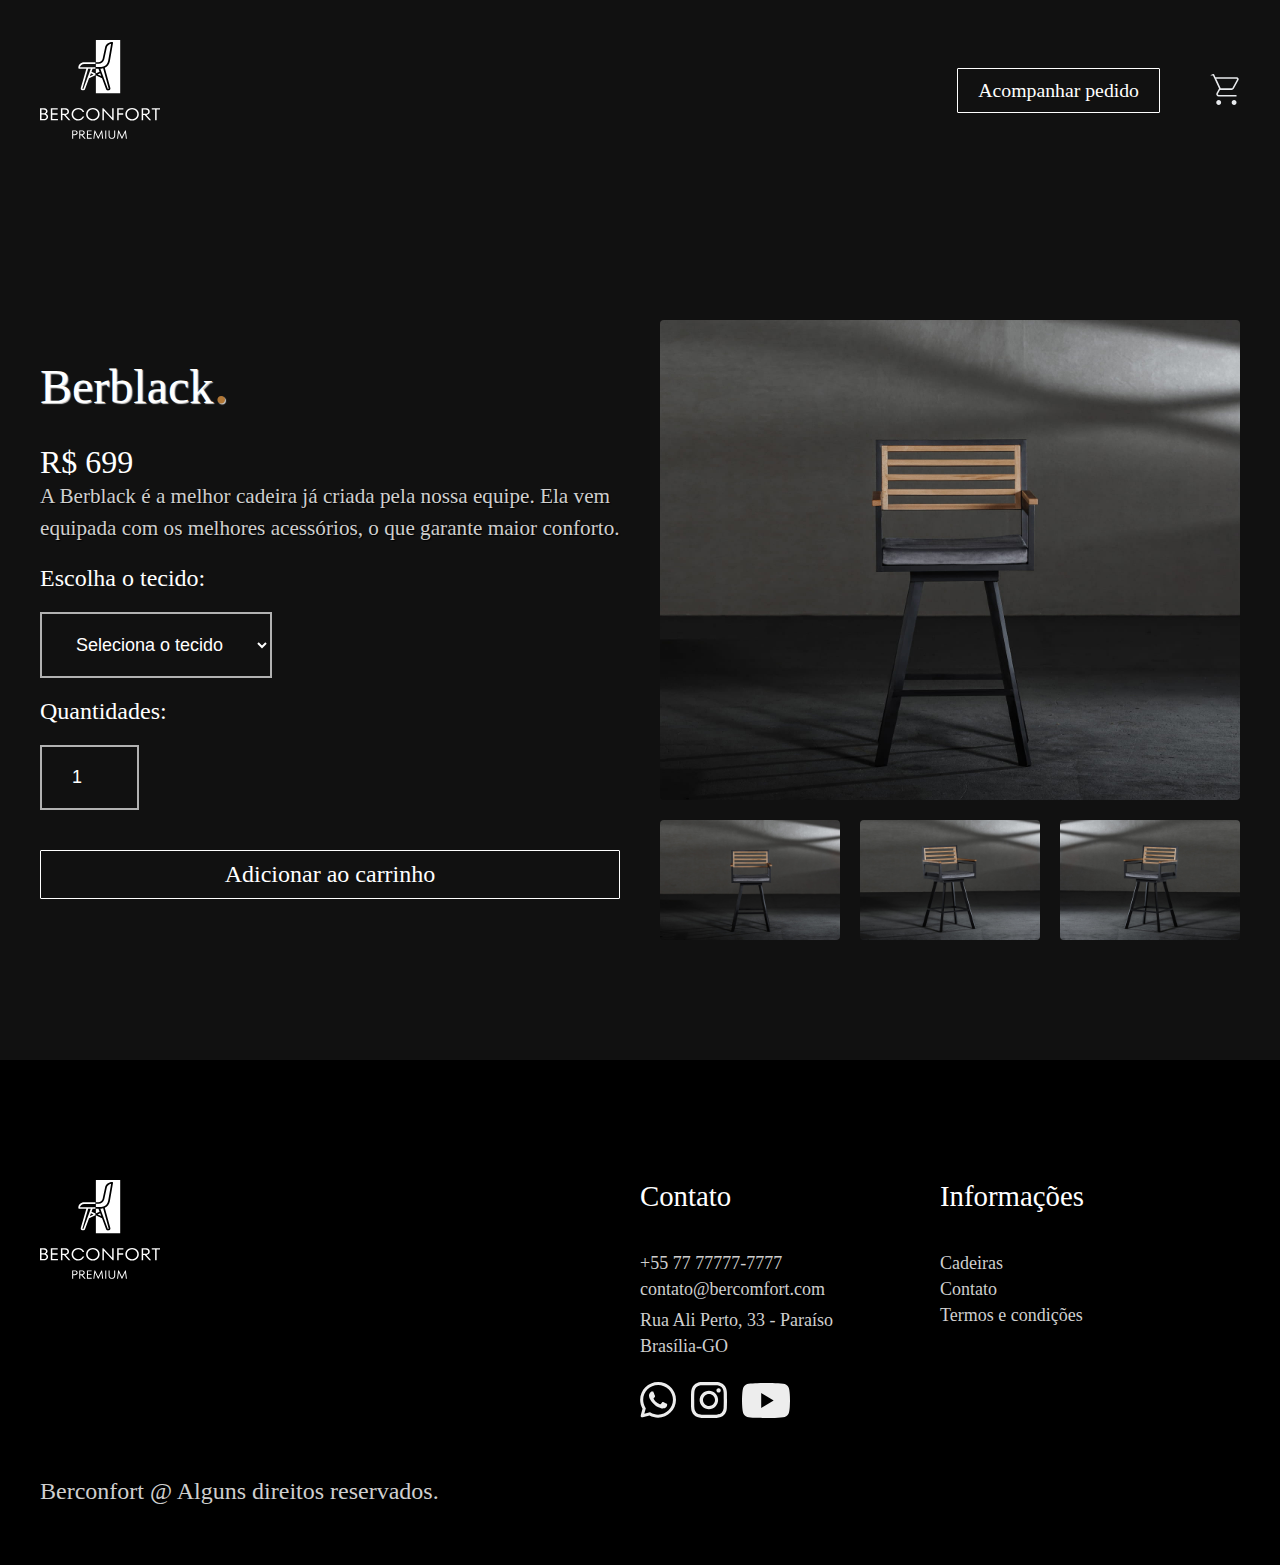
==== html/berblack.html @ 50a9f253 "berconfort website" ====
<!DOCTYPE html>
<html lang="pt-br">

<head>
  <meta charset="UTF-8">
  <meta name="viewport" content="width=device-width, initial-scale=1.0">
  <link rel="shortcut icon" href="../img/favicon-icon.png" type="image/x-icon">
  <link rel="stylesheet" href="../css/imports.min.css">
  <title>Berconfort</title>
</head>

<body class="bg-black-111">

  <main class="compra-item-bg">
    <header class="header-bg">
      <div class="header">
        <div>
          <a href="../index.html">
            <img src="../img/Logo.svg" alt="" width="120px" height="100px">
          </a>
        </div>
        <div class="acompanhar-pedido-btn header-item-main">
          <div>
            <a class="btn-main fff" href="">Acompanhar pedido</a>
          </div>
          <div>
            <img src="../img/cart.svg" alt="" width="30px">
          </div>
        </div>
    </header>
    <div class="compra-item-container">
      <div class="compra-item-texto">
        <h1 class="fff font-title mg-bot30">Berblack<span>.</span></h1>
        <p class="fff valor-texto mg-b5">R$ 699</p>
        <p class="font-p b2b2 mg-bot20">A Berblack é a melhor cadeira já criada pela nossa equipe. Ela vem equipada com os melhores acessórios, o que garante maior conforto.</p>
        <form class="compra-form">
          <label for="tecidos">Escolha o tecido:</label>
          <select name="tecidos" id="tecidos">
            <option value="selecionar">Seleciona o tecido</option>
            <option value="zibeline">Zibeline</option>
            <option value="decoupe">Decoupe</option>
            <option value="magnolia">Magnolina</option>
          </select>
          <label for="quantidades">Quantidades:</label>
          <input size="4" max="10" min="1" value="1" type="number" step="1">
        </form>
        <a class="btn3 color-b1" href="">Adicionar ao carrinho</a>
      </div>
      <div class="compra-item-img">
        <img id="img-principal" src="../img/berblack.jpg" alt="" width="600" height="480">
        <ul id="galeria">
          <li><img src="../img/berblack.jpg" alt=""></li>
          <li><img src="../img/berblack-lateral1.jpg" alt=""></li>
          <li><img src="../img/berblack-lateral2.png" alt=""></li>
        </ul>
      </div>
    </div>
  </main>


  <footer class="footer-bg bg-black">
    <div class="footer-contaier">
      <div class="footer-img">
        <img src="../img/Logo.svg" alt="" width="120px" height="100px">
      </div>
      <div class="footer-contato b2b2">
        <h2 class="fff">Contato</h2>
        <div class="mg-b2">
          <a class="mg-b" href="tel:+5577777777777">+55 77 77777-7777</a>
          <a href="mailto:contato@bercomfort.com">contato@bercomfort.com</a>
        </div>
        <div class="mg-b footer-p">
          <p class="mg-b">Rua Ali Perto, 33 - Paraíso</p>
          <p>Brasília-GO</p>
        </div>
        <div class="footer-detalhe-img">
          <div>
            <img src="../img/whatsapp.svg" alt="">
          </div>
          <div>
            <img src="../img/instagram.svg" alt="">
          </div>
          <div>
            <img src="../img/youtube.svg" alt="">
          </div>
        </div>
      </div>
      <div class="footer-info b2b2">
        <h2 class="fff">Informações</h2>
        <div class="mg-b">
          <a href="./compra.html">Cadeiras</a>
        </div>
        <div class="mg-b">
          <a href="./contato.html">Contato</a>
        </div>
        <div>
          <a href="./termos.html">Termos e condições</a>
        </div>
      </div>
      <p class="rodape b2b2">Berconfort @ Alguns direitos reservados.</p>
    </div>
  </footer>
  <script src="../js/script.js"></script>
</body>

</html>
---- css/imports.min.css ----
body{font-family:Poppins;margin:0;padding:0}a{text-decoration:none;color:inherit;display:block}img{max-width:100%;display:block;object-fit:cover;border-radius:4px}h1,h2,h3,p{padding:0;margin:0}span{color:#b17736;font-size:4rem;line-height:.1}.font-btn1{font-size:1.125rem}.font-title{font-size:3rem;font-weight:400;line-height:1.1;text-shadow:1px 1px 1px #d2d2d2}.font-h1{font-size:4rem;font-weight:400;line-height:1.1;text-shadow:1px 1px 1px #6f6f6f}.font-p{font-size:1.325rem;line-height:1.5;font-weight:300;text-shadow:1px 1px 1px #000}.valor-texto{font-size:2rem}.font-italic{font-style:italic}.bold{font-weight:700}@media (max-width:1000px){.font-title{font-size:2.7rem}.font-h1{font-size:3.7rem}.font-p{font-size:1.175rem}}@media (max-width:900px){.font-title{font-size:2.5rem}.font-h1{font-size:3.5rem}.font-p{font-size:1.225rem}}@media (max-width:800px){.font-title{font-size:2rem}.font-h1{font-size:3rem}.font-p{font-size:1.125rem;line-height:1.2;font-weight:300}}@media (max-width:600px){.font-h1{font-size:2.5rem}}@media (max-width:500px){.font-h1{font-size:2rem}}.fff{color:#fff}.black{color:#000}.black-111{color:#111}.b2b2{color:#cfcfcf}.color-b1{color:#b17736}.bg-fff{background-color:#fff}.bg-black{background-color:#000}.bg-black-111{background-color:#111}.mg-b{margin-bottom:5px}.mg-b2{margin-bottom:10px}.mg-b3{margin-bottom:15px}.mg-b4{margin-bottom:20px}.btn{display:inline-block;position:relative;width:max-content}.btn::after{content:"";display:block;height:2px;width:0;background:#b17736;margin-top:4px;transition:.3s;position:absolute}.btn:hover::after{width:100%}.btn-main{display:inline-block;font-size:1.235rem;border:1px solid #fff;padding:10px 20px;border-radius:1px;transition:1s}.btn-main:hover{border-radius:35px;transition:.5s;color:#b17736;border-color:#b17736}.btn2{display:inline-block;margin-top:10px;font-size:1.235rem;border:1px solid #fff;padding:10px 20px;border-radius:1px;transition:1s}.btn2:hover{border-radius:35px;transition:.5s;color:#b17736;border-color:#b17736}@media (max-width:1000px){.btn2{font-size:1.135rem;padding:10px 17px}}@media (max-width:900px){.btn2{font-size:1.125rem;padding:10px 17px}}@media (max-width:800px){.btn2{font-size:1.115rem;padding:10px 17px}}.btn3{text-align:center;display:block;margin-top:10px;font-size:1.235rem;border:1px solid #fff;padding:10px 20px;border-radius:1px;transition:1s;color:#fff}.btn3:hover{border-radius:35px;transition:.5s;color:#b17736;border-color:#b17736}.header-bg{max-width:1200px;margin:0 auto;padding:40px 20px}.header{display:flex;align-items:center;justify-content:space-between}#header{display:flex;justify-content:center}.header-item-main{display:flex;align-items:center;gap:50px}@media (max-width:800px){.header{justify-content:center}.acompanhar-pedido-btn{display:none}}.principal-main-bg{background-image:url("../img/background-img.jpg");background-repeat:no-repeat;background-position:60% 10%;background-size:cover}.principal-main-container{height:600px}.texto-main{max-width:1200px;margin:0 auto;padding:10px 20px}.texto-main h1{max-width:23ch;padding-top:190px}.texto-main p{max-width:40ch}@media (max-width:820px){.texto-main a{font-size:1.125rem}.principal-main-container{height:550px}.texto-main h1{max-width:23ch;padding-top:100px}}@media (max-width:500px){.principal-main-bg{height:500px}.texto-main h1{max-width:23ch;padding-top:50px}}@media (max-width:400px){.texto-main h1{max-width:23ch;padding-top:40px}}.masvendidos-container{max-width:1600px;display:grid;grid-template-columns:1fr 2fr;gap:40px;align-items:center;margin:0 auto;padding:120px 20px 0 20px}.principal-vendidos-img{display:flex;gap:40px;overflow-x:auto}.items-maisvendidos img{border-radius:3px;min-width:250px}.items-maisvendidos{position:relative;transition:.2s}.items-maisvendidos:hover{opacity:.5;transition:.7s}.items-maisvendidos::before{content:"30% OFF";position:absolute;padding:10px 15px;background-color:#000;color:#fff;font-size:1.5rem;font-weight:300;border-radius:0 0 5px 0}#off10::before{content:"10% OFF"}#off15::before{content:"15% OFF"}.items-maisvendidos h3{font-size:1.2rem;font-weight:300;color:#a8a8a8;margin-top:10px;display:flex;align-items:center;gap:5px}.items-maisvendidos h3::before{content:"";width:20px;height:2px;background-color:#b17736;transition:1s}.items-maisvendidos:hover h3::before{width:30px;transition:.5s}@media (max-width:1000px){.masvendidos-container{padding:40px 20px 0 20px}}@media (max-width:900px){.masvendidos-container{grid-template-columns:1fr;gap:20px}}@media (max-width:800px){.items-maisvendidos img{height:320px}}.principal-section1-bg{box-shadow:inset 0 -200px #111}.principal-section1-container{max-width:1200px;margin:0 auto;display:grid;grid-template-columns:1fr 1fr;align-items:center;padding:120px 20px 20px 20px;gap:20px}.principal-section1-img img{border-radius:4px;max-width:100%}.principal-section1-texto p{max-width:40ch}@media (max-width:800px){.principal-section1-container{grid-template-columns:1fr;padding:60px 20px 20px 20px;gap:20px}.principal-section1-img img{width:100%;height:350px}.principal-section1-bg{box-shadow:inset 0 -140px #111}.principal-section1-texto p{width:initial}}.principal-section2-container{max-width:1200px;margin:0 auto;display:grid;grid-template-columns:1fr 1fr;align-items:center;padding:120px 20px 20px 20px;gap:40px}.principal-section2-texto-img img{height:900px;border-radius:4px}@media (max-width:800px){.principal-section2-container{grid-template-columns:1fr;padding:60px 20px 20px 20px;gap:20px}.principal-section2-texto-img img{height:350px;width:100%}.principal-section2-texto{grid-row:1}}.principal-section3-container{max-width:1200px;margin:0 auto;padding:120px 20px 0 20px;text-align:start}.form-item{display:flex;justify-content:center;align-items:center;gap:0}.form-item input{background-color:#fff;border:none;padding:19px 60px;font-size:1.2rem;border:none}.form-item a{font-size:1.5rem;background:#111;border:1px solid #fff;padding:12.3px 20px;transition:1s}.form-item a:hover{background:#000;color:#686868;transition:.3s}@media (max-width:800px){.form-item input{padding:19px 30px;font-size:1.1rem}.form-item a{font-size:1.1rem;padding:16px 20px}}@media (max-width:500px){.form-item input{width:170px}}@media (max-width:400px){.form-item input{padding:19px 20px;width:initial;text-align:center}.form-item{flex-direction:column;gap:10px}}.footer-bg{margin-top:120px}.rodape{font-size:1.5rem;margin-top:60px}.footer-contaier{display:grid;grid-template-columns:2fr 1fr 1fr;max-width:1200px;margin:0 auto;padding:120px 40px 60px 40px;align-items:start}.footer-contato h2,.footer-info h2{margin-bottom:40px;font-weight:400;font-size:1.8rem}.footer-contato a,.footer-info a{font-size:1.125rem}.footer-contato a:hover,.footer-info a:hover{color:#fff;transition:.5s}.footer-detalhe-img{display:flex;gap:15px;align-items:center;margin-top:25px}.footer-p{font-size:1.125rem}@media (max-width:800px){.footer-contaier{grid-template-columns:1fr 1fr;padding:60px 40px 60px 40px}.footer-img{display:none}.mg-b2{margin-bottom:25px}.footer-contato h2,.footer-info h2{margin-bottom:25px;font-size:1.5rem}.rodape{grid-column:span 2}.rodape{font-size:1.2rem}}@media (max-width:600px){.footer-contaier{grid-template-columns:1fr;padding:40px 20px 40px 20px}.mg-b2{margin-bottom:10px}.footer-contato h2,.footer-info h2{margin-bottom:10px}.footer-detalhe-img{margin-bottom:40px}.rodape{grid-column:initial}}.compra-main-container{background-image:url("/img/teste-bg-compra.jpg");background-position:10% 65%;background-size:cover;background-repeat:no-repeat;width:100%;height:550px}.compra-main-texto{padding:130px 20px 20px 20px;max-width:1400px;margin:0 auto}.compra-main-texto h1{font-size:3rem;color:#fff;font-weight:300}.compra-main-texto p{font-size:2rem;color:#fff;font-weight:300}.compra-main-texto a{display:inline-block;color:#fff;margin-top:10px;font-size:1.235rem;border:1px solid #fff;padding:10px 20px;border-radius:1px;transition:1s}.compra-main-texto a:hover{border-radius:35px;transition:.5s;color:#b17736;border-color:#b17736}@media (max-width:800px){.compra-main-container{height:600px}.items-cadeiras img{height:400px}.compra-main-texto{padding:100px 20px 20px 20px}.compra-main-texto h1{font-size:2rem}.compra-main-texto p{font-size:1.2rem}}@media (max-width:400px){.compra-main-container{height:450px}.compra-main-texto{padding:40px 20px 20px 20px}}.rodape-main{max-width:1400px;margin:0 auto;padding:20px 10px 20px 10px;border-bottom:1px solid #303030}.img-svg{display:flex;gap:5px;align-items:center}.img-svg p{font-size:.875rem;color:#a8a8a8;text-align:center}.compra-container{max-width:1400px;margin:0 auto;padding:40px 20px;margin:0 auto;display:grid;grid-template-columns:1fr 1fr 1fr;gap:60px 40px}.items-cadeiras img{border-radius:4px;position:relative}.items-cadeiras{position:relative;transition:.2s}.items-cadeiras:hover{opacity:.5;transition:.7s}.items-cadeiras::before{content:"R$ 899";display:block;position:absolute;font-weight:300;font-size:1.5rem;color:#fff;padding:10px 20px;background-color:#111;z-index:1;border-radius:0 0 4px 0}#bersea::before{content:"R$ 699"}#bergray::before{content:"R$ 900"}#berblack::before{content:"R$ 699"}#bersky::before{content:"R$ 900"}#berlegant::before{content:"R$ 699"}#berpremium::before{content:"R$ 2.599"}.detalhe-compra h3{font-size:1.5rem;font-weight:300;color:#a8a8a8;margin-top:10px}.detalhe-compra h3::before{content:"";height:2px;width:20px;background-color:#b17736;display:block;transition:.5s}.detalhe-compra h3{display:flex;align-items:center;gap:5px}.items-cadeiras:hover h3::before{width:30px;transition:.5s}@media (max-width:900px){.compra-container{grid-template-columns:1fr 1fr}}@media (max-width:550px){.compra-container{grid-template-columns:1fr}.rodape-main{flex-direction:column}}.compra-item-container{display:grid;grid-template-columns:1fr 1fr;max-width:1200px;margin:120px auto 0 auto;padding:20px 20px 0 20px;gap:40px;align-items:center}.compra-form{display:grid;grid-template-columns:1fr;justify-items:start;gap:20px}.compra-form label{font-size:1.5rem;color:#fff;font-weight:300}.compra-form input,.compra-form select{padding:20px 30px;background-color:#111;border:2px solid #b2b2b2;font-size:1.125rem;color:#fff}.compra-form input{width:35px}.compra-item-texto a{font-size:1.5rem;font-weight:300;margin-top:40px}.compra-item-img{display:grid;justify-items:center;gap:20px}#galeria{display:grid;grid-template-columns:1fr 1fr 1fr;list-style:none;gap:20px;cursor:pointer;margin:0;padding:0}#galeria li{transition:.5s}#galeria li:hover{opacity:.5;transition:.7s}@media (max-width:800px){.compra-item-container{grid-template-columns:1fr;margin:60px auto 0 auto;gap:30px;text-align:center}.compra-item-img img{height:400px;gap:0}.compra-form{justify-items:center}#galeria img{height:200px}}@media (max-width:400px){#galeria img{height:100px}}.contato-bg{background:linear-gradient(to top,#111 30%,#000 0)}.contato-container{max-width:1200px;margin:0 auto;display:grid;grid-template-columns:5fr 4fr;padding:120px 20px 0 20px}.section-form-contato{background-color:#1c1c1c;border-radius:4px 0 0 4px;padding:0 10px}.contato-img img{border-radius:0 4px 4px 0;width:100%}.icons-detalhes-contato{display:flex;justify-content:space-around;padding:40px 0}.icons-items{display:flex;flex-direction:column;align-items:center;transition:1s}.icons-items a{transition:1s}.icons-items a:hover{color:grey;transition:.5s}.form-contato{display:grid;grid-template-columns:1fr 1fr;padding:10px 20px;gap:20px}.form-contato a{font-size:1.225rem}.section-form-contato h1{font-size:2rem;font-weight:300;color:#fff;padding:40px 20px 0 20px}.form-contato label{font-size:1.125rem;font-weight:300;color:#cfcfcf;display:block;margin-bottom:10px}.form-contato input,textarea{padding:15px 20px;font-size:.975rem;font-style:normal;background-color:#000;border:none;resize:none;color:#fff;font-family:Poppins;border-radius:4px}.g-span{grid-column:span 2;width:100%}.width input,.width textarea{width:100%;box-sizing:border-box}@media (max-width:800px){.contato-container{grid-template-columns:1fr;padding:40px}.section-form-contato{border-radius:4px 4px 0 0}.contato-img img{border-radius:0 0 4px 4px;width:100%;height:400px}}@media (max-width:600px){.nome,.telefone{grid-column:span 2}.form-contato{gap:10px}}@media (max-width:550px){.icons-detalhes-contato{display:flex;flex-wrap:wrap;padding:10px 0;gap:20px}.section-form-contato h1{font-size:1.5rem;font-weight:300;color:#fff;padding:20px 10px 20px 10px}.icons-items a{font-size:.8rem}}#footer-detalhe-termos{margin-top:0}.main-container-texto{max-width:1400px;margin:0 auto;padding:40px}.termos-clausula-bg{background-color:#fafafa}.termos-clausula{max-width:1400px;margin:0 auto;padding:40px 20px}.mg-bot5{margin-bottom:5px}.mg-bot10{margin-bottom:10px}.mg-bot15{margin-bottom:15px}.mg-bot20{margin-bottom:20px}.mg-bot25{margin-bottom:25px}.mg-bot30{margin-bottom:30px}.mg-bot35{margin-bottom:35px}.mg-bot40{margin-bottom:40px}.mg-bot45{margin-bottom:45px}.mg-bot50{margin-bottom:50px}.mg-bot55{margin-bottom:55px}.mg-bot100{margin-bottom:100px}.mg-top5{margin-top:5px}.mg-top10{margin-top:10px}.mg-top15{margin-top:15px}.mg-top20{margin-top:20px}.mg-top25{margin-top:25px}.mg-top30{margin-top:30px}.mg-top35{margin-top:35px}.mg-top40{margin-top:40px}
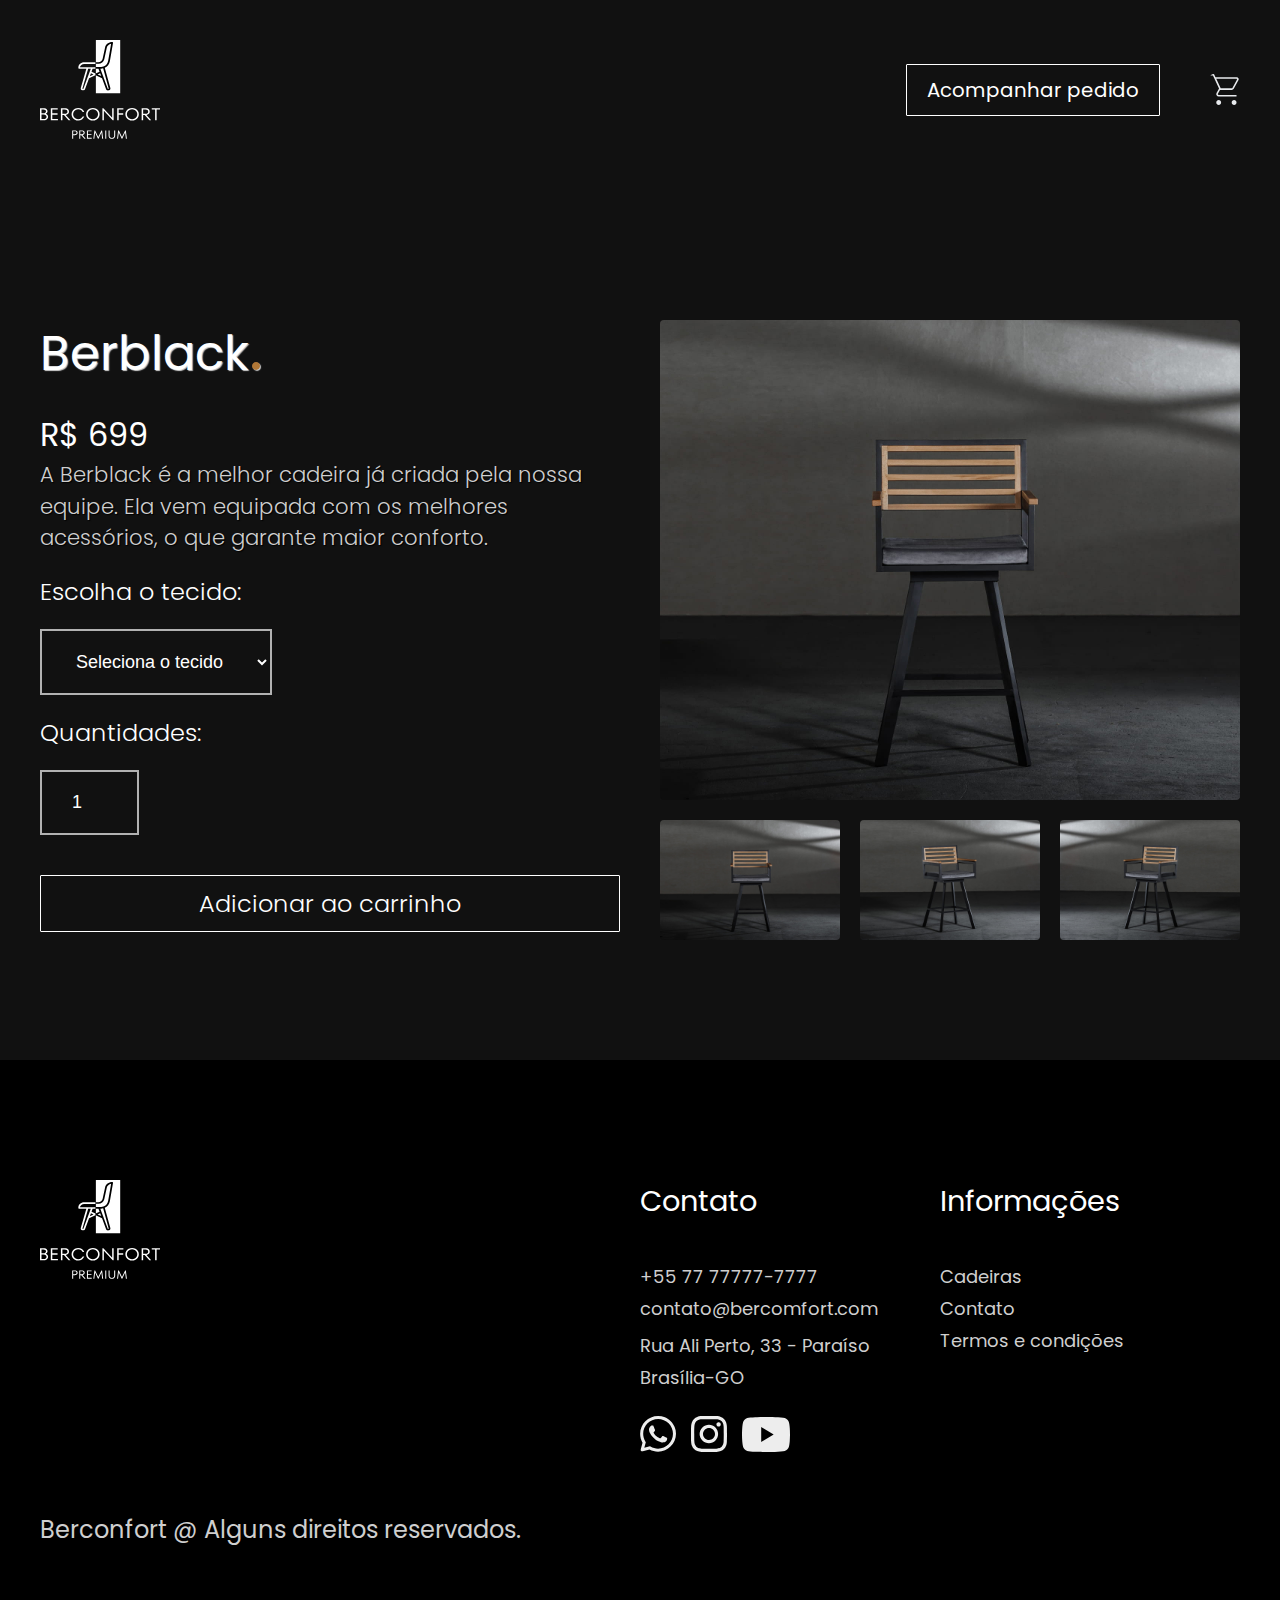
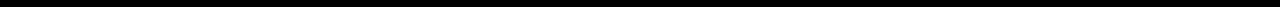
==== commit 0a950fe1: "Update berblack.html" ====
--- a/html/berblack.html
+++ b/html/berblack.html
@@ -4,6 +4,9 @@
 <head>
   <meta charset="UTF-8">
   <meta name="viewport" content="width=device-width, initial-scale=1.0">
+  <link rel="preconnect" href="https://fonts.googleapis.com">
+  <link rel="preconnect" href="https://fonts.gstatic.com" crossorigin>
+  <link href="https://fonts.googleapis.com/css2?family=Poppins:wght@100;200;300;400;500;600;700;800&display=swap" rel="stylesheet">
   <link rel="shortcut icon" href="../img/favicon-icon.png" type="image/x-icon">
   <link rel="stylesheet" href="../css/imports.min.css">
   <title>Berconfort</title>
@@ -103,4 +106,4 @@
   <script src="../js/script.js"></script>
 </body>
 
-</html>+</html>
--- a/css/imports.min.css
+++ b/css/imports.min.css
@@ -1 +1 @@
-body{font-family:Poppins;margin:0;padding:0}a{text-decoration:none;color:inherit;display:block}img{max-width:100%;display:block;object-fit:cover;border-radius:4px}h1,h2,h3,p{padding:0;margin:0}span{color:#b17736;font-size:4rem;line-height:.1}.font-btn1{font-size:1.125rem}.font-title{font-size:3rem;font-weight:400;line-height:1.1;text-shadow:1px 1px 1px #d2d2d2}.font-h1{font-size:4rem;font-weight:400;line-height:1.1;text-shadow:1px 1px 1px #6f6f6f}.font-p{font-size:1.325rem;line-height:1.5;font-weight:300;text-shadow:1px 1px 1px #000}.valor-texto{font-size:2rem}.font-italic{font-style:italic}.bold{font-weight:700}@media (max-width:1000px){.font-title{font-size:2.7rem}.font-h1{font-size:3.7rem}.font-p{font-size:1.175rem}}@media (max-width:900px){.font-title{font-size:2.5rem}.font-h1{font-size:3.5rem}.font-p{font-size:1.225rem}}@media (max-width:800px){.font-title{font-size:2rem}.font-h1{font-size:3rem}.font-p{font-size:1.125rem;line-height:1.2;font-weight:300}}@media (max-width:600px){.font-h1{font-size:2.5rem}}@media (max-width:500px){.font-h1{font-size:2rem}}.fff{color:#fff}.black{color:#000}.black-111{color:#111}.b2b2{color:#cfcfcf}.color-b1{color:#b17736}.bg-fff{background-color:#fff}.bg-black{background-color:#000}.bg-black-111{background-color:#111}.mg-b{margin-bottom:5px}.mg-b2{margin-bottom:10px}.mg-b3{margin-bottom:15px}.mg-b4{margin-bottom:20px}.btn{display:inline-block;position:relative;width:max-content}.btn::after{content:"";display:block;height:2px;width:0;background:#b17736;margin-top:4px;transition:.3s;position:absolute}.btn:hover::after{width:100%}.btn-main{display:inline-block;font-size:1.235rem;border:1px solid #fff;padding:10px 20px;border-radius:1px;transition:1s}.btn-main:hover{border-radius:35px;transition:.5s;color:#b17736;border-color:#b17736}.btn2{display:inline-block;margin-top:10px;font-size:1.235rem;border:1px solid #fff;padding:10px 20px;border-radius:1px;transition:1s}.btn2:hover{border-radius:35px;transition:.5s;color:#b17736;border-color:#b17736}@media (max-width:1000px){.btn2{font-size:1.135rem;padding:10px 17px}}@media (max-width:900px){.btn2{font-size:1.125rem;padding:10px 17px}}@media (max-width:800px){.btn2{font-size:1.115rem;padding:10px 17px}}.btn3{text-align:center;display:block;margin-top:10px;font-size:1.235rem;border:1px solid #fff;padding:10px 20px;border-radius:1px;transition:1s;color:#fff}.btn3:hover{border-radius:35px;transition:.5s;color:#b17736;border-color:#b17736}.header-bg{max-width:1200px;margin:0 auto;padding:40px 20px}.header{display:flex;align-items:center;justify-content:space-between}#header{display:flex;justify-content:center}.header-item-main{display:flex;align-items:center;gap:50px}@media (max-width:800px){.header{justify-content:center}.acompanhar-pedido-btn{display:none}}.principal-main-bg{background-image:url("../img/background-img.jpg");background-repeat:no-repeat;background-position:60% 10%;background-size:cover}.principal-main-container{height:600px}.texto-main{max-width:1200px;margin:0 auto;padding:10px 20px}.texto-main h1{max-width:23ch;padding-top:190px}.texto-main p{max-width:40ch}@media (max-width:820px){.texto-main a{font-size:1.125rem}.principal-main-container{height:550px}.texto-main h1{max-width:23ch;padding-top:100px}}@media (max-width:500px){.principal-main-bg{height:500px}.texto-main h1{max-width:23ch;padding-top:50px}}@media (max-width:400px){.texto-main h1{max-width:23ch;padding-top:40px}}.masvendidos-container{max-width:1600px;display:grid;grid-template-columns:1fr 2fr;gap:40px;align-items:center;margin:0 auto;padding:120px 20px 0 20px}.principal-vendidos-img{display:flex;gap:40px;overflow-x:auto}.items-maisvendidos img{border-radius:3px;min-width:250px}.items-maisvendidos{position:relative;transition:.2s}.items-maisvendidos:hover{opacity:.5;transition:.7s}.items-maisvendidos::before{content:"30% OFF";position:absolute;padding:10px 15px;background-color:#000;color:#fff;font-size:1.5rem;font-weight:300;border-radius:0 0 5px 0}#off10::before{content:"10% OFF"}#off15::before{content:"15% OFF"}.items-maisvendidos h3{font-size:1.2rem;font-weight:300;color:#a8a8a8;margin-top:10px;display:flex;align-items:center;gap:5px}.items-maisvendidos h3::before{content:"";width:20px;height:2px;background-color:#b17736;transition:1s}.items-maisvendidos:hover h3::before{width:30px;transition:.5s}@media (max-width:1000px){.masvendidos-container{padding:40px 20px 0 20px}}@media (max-width:900px){.masvendidos-container{grid-template-columns:1fr;gap:20px}}@media (max-width:800px){.items-maisvendidos img{height:320px}}.principal-section1-bg{box-shadow:inset 0 -200px #111}.principal-section1-container{max-width:1200px;margin:0 auto;display:grid;grid-template-columns:1fr 1fr;align-items:center;padding:120px 20px 20px 20px;gap:20px}.principal-section1-img img{border-radius:4px;max-width:100%}.principal-section1-texto p{max-width:40ch}@media (max-width:800px){.principal-section1-container{grid-template-columns:1fr;padding:60px 20px 20px 20px;gap:20px}.principal-section1-img img{width:100%;height:350px}.principal-section1-bg{box-shadow:inset 0 -140px #111}.principal-section1-texto p{width:initial}}.principal-section2-container{max-width:1200px;margin:0 auto;display:grid;grid-template-columns:1fr 1fr;align-items:center;padding:120px 20px 20px 20px;gap:40px}.principal-section2-texto-img img{height:900px;border-radius:4px}@media (max-width:800px){.principal-section2-container{grid-template-columns:1fr;padding:60px 20px 20px 20px;gap:20px}.principal-section2-texto-img img{height:350px;width:100%}.principal-section2-texto{grid-row:1}}.principal-section3-container{max-width:1200px;margin:0 auto;padding:120px 20px 0 20px;text-align:start}.form-item{display:flex;justify-content:center;align-items:center;gap:0}.form-item input{background-color:#fff;border:none;padding:19px 60px;font-size:1.2rem;border:none}.form-item a{font-size:1.5rem;background:#111;border:1px solid #fff;padding:12.3px 20px;transition:1s}.form-item a:hover{background:#000;color:#686868;transition:.3s}@media (max-width:800px){.form-item input{padding:19px 30px;font-size:1.1rem}.form-item a{font-size:1.1rem;padding:16px 20px}}@media (max-width:500px){.form-item input{width:170px}}@media (max-width:400px){.form-item input{padding:19px 20px;width:initial;text-align:center}.form-item{flex-direction:column;gap:10px}}.footer-bg{margin-top:120px}.rodape{font-size:1.5rem;margin-top:60px}.footer-contaier{display:grid;grid-template-columns:2fr 1fr 1fr;max-width:1200px;margin:0 auto;padding:120px 40px 60px 40px;align-items:start}.footer-contato h2,.footer-info h2{margin-bottom:40px;font-weight:400;font-size:1.8rem}.footer-contato a,.footer-info a{font-size:1.125rem}.footer-contato a:hover,.footer-info a:hover{color:#fff;transition:.5s}.footer-detalhe-img{display:flex;gap:15px;align-items:center;margin-top:25px}.footer-p{font-size:1.125rem}@media (max-width:800px){.footer-contaier{grid-template-columns:1fr 1fr;padding:60px 40px 60px 40px}.footer-img{display:none}.mg-b2{margin-bottom:25px}.footer-contato h2,.footer-info h2{margin-bottom:25px;font-size:1.5rem}.rodape{grid-column:span 2}.rodape{font-size:1.2rem}}@media (max-width:600px){.footer-contaier{grid-template-columns:1fr;padding:40px 20px 40px 20px}.mg-b2{margin-bottom:10px}.footer-contato h2,.footer-info h2{margin-bottom:10px}.footer-detalhe-img{margin-bottom:40px}.rodape{grid-column:initial}}.compra-main-container{background-image:url("/img/teste-bg-compra.jpg");background-position:10% 65%;background-size:cover;background-repeat:no-repeat;width:100%;height:550px}.compra-main-texto{padding:130px 20px 20px 20px;max-width:1400px;margin:0 auto}.compra-main-texto h1{font-size:3rem;color:#fff;font-weight:300}.compra-main-texto p{font-size:2rem;color:#fff;font-weight:300}.compra-main-texto a{display:inline-block;color:#fff;margin-top:10px;font-size:1.235rem;border:1px solid #fff;padding:10px 20px;border-radius:1px;transition:1s}.compra-main-texto a:hover{border-radius:35px;transition:.5s;color:#b17736;border-color:#b17736}@media (max-width:800px){.compra-main-container{height:600px}.items-cadeiras img{height:400px}.compra-main-texto{padding:100px 20px 20px 20px}.compra-main-texto h1{font-size:2rem}.compra-main-texto p{font-size:1.2rem}}@media (max-width:400px){.compra-main-container{height:450px}.compra-main-texto{padding:40px 20px 20px 20px}}.rodape-main{max-width:1400px;margin:0 auto;padding:20px 10px 20px 10px;border-bottom:1px solid #303030}.img-svg{display:flex;gap:5px;align-items:center}.img-svg p{font-size:.875rem;color:#a8a8a8;text-align:center}.compra-container{max-width:1400px;margin:0 auto;padding:40px 20px;margin:0 auto;display:grid;grid-template-columns:1fr 1fr 1fr;gap:60px 40px}.items-cadeiras img{border-radius:4px;position:relative}.items-cadeiras{position:relative;transition:.2s}.items-cadeiras:hover{opacity:.5;transition:.7s}.items-cadeiras::before{content:"R$ 899";display:block;position:absolute;font-weight:300;font-size:1.5rem;color:#fff;padding:10px 20px;background-color:#111;z-index:1;border-radius:0 0 4px 0}#bersea::before{content:"R$ 699"}#bergray::before{content:"R$ 900"}#berblack::before{content:"R$ 699"}#bersky::before{content:"R$ 900"}#berlegant::before{content:"R$ 699"}#berpremium::before{content:"R$ 2.599"}.detalhe-compra h3{font-size:1.5rem;font-weight:300;color:#a8a8a8;margin-top:10px}.detalhe-compra h3::before{content:"";height:2px;width:20px;background-color:#b17736;display:block;transition:.5s}.detalhe-compra h3{display:flex;align-items:center;gap:5px}.items-cadeiras:hover h3::before{width:30px;transition:.5s}@media (max-width:900px){.compra-container{grid-template-columns:1fr 1fr}}@media (max-width:550px){.compra-container{grid-template-columns:1fr}.rodape-main{flex-direction:column}}.compra-item-container{display:grid;grid-template-columns:1fr 1fr;max-width:1200px;margin:120px auto 0 auto;padding:20px 20px 0 20px;gap:40px;align-items:center}.compra-form{display:grid;grid-template-columns:1fr;justify-items:start;gap:20px}.compra-form label{font-size:1.5rem;color:#fff;font-weight:300}.compra-form input,.compra-form select{padding:20px 30px;background-color:#111;border:2px solid #b2b2b2;font-size:1.125rem;color:#fff}.compra-form input{width:35px}.compra-item-texto a{font-size:1.5rem;font-weight:300;margin-top:40px}.compra-item-img{display:grid;justify-items:center;gap:20px}#galeria{display:grid;grid-template-columns:1fr 1fr 1fr;list-style:none;gap:20px;cursor:pointer;margin:0;padding:0}#galeria li{transition:.5s}#galeria li:hover{opacity:.5;transition:.7s}@media (max-width:800px){.compra-item-container{grid-template-columns:1fr;margin:60px auto 0 auto;gap:30px;text-align:center}.compra-item-img img{height:400px;gap:0}.compra-form{justify-items:center}#galeria img{height:200px}}@media (max-width:400px){#galeria img{height:100px}}.contato-bg{background:linear-gradient(to top,#111 30%,#000 0)}.contato-container{max-width:1200px;margin:0 auto;display:grid;grid-template-columns:5fr 4fr;padding:120px 20px 0 20px}.section-form-contato{background-color:#1c1c1c;border-radius:4px 0 0 4px;padding:0 10px}.contato-img img{border-radius:0 4px 4px 0;width:100%}.icons-detalhes-contato{display:flex;justify-content:space-around;padding:40px 0}.icons-items{display:flex;flex-direction:column;align-items:center;transition:1s}.icons-items a{transition:1s}.icons-items a:hover{color:grey;transition:.5s}.form-contato{display:grid;grid-template-columns:1fr 1fr;padding:10px 20px;gap:20px}.form-contato a{font-size:1.225rem}.section-form-contato h1{font-size:2rem;font-weight:300;color:#fff;padding:40px 20px 0 20px}.form-contato label{font-size:1.125rem;font-weight:300;color:#cfcfcf;display:block;margin-bottom:10px}.form-contato input,textarea{padding:15px 20px;font-size:.975rem;font-style:normal;background-color:#000;border:none;resize:none;color:#fff;font-family:Poppins;border-radius:4px}.g-span{grid-column:span 2;width:100%}.width input,.width textarea{width:100%;box-sizing:border-box}@media (max-width:800px){.contato-container{grid-template-columns:1fr;padding:40px}.section-form-contato{border-radius:4px 4px 0 0}.contato-img img{border-radius:0 0 4px 4px;width:100%;height:400px}}@media (max-width:600px){.nome,.telefone{grid-column:span 2}.form-contato{gap:10px}}@media (max-width:550px){.icons-detalhes-contato{display:flex;flex-wrap:wrap;padding:10px 0;gap:20px}.section-form-contato h1{font-size:1.5rem;font-weight:300;color:#fff;padding:20px 10px 20px 10px}.icons-items a{font-size:.8rem}}#footer-detalhe-termos{margin-top:0}.main-container-texto{max-width:1400px;margin:0 auto;padding:40px}.termos-clausula-bg{background-color:#fafafa}.termos-clausula{max-width:1400px;margin:0 auto;padding:40px 20px}.mg-bot5{margin-bottom:5px}.mg-bot10{margin-bottom:10px}.mg-bot15{margin-bottom:15px}.mg-bot20{margin-bottom:20px}.mg-bot25{margin-bottom:25px}.mg-bot30{margin-bottom:30px}.mg-bot35{margin-bottom:35px}.mg-bot40{margin-bottom:40px}.mg-bot45{margin-bottom:45px}.mg-bot50{margin-bottom:50px}.mg-bot55{margin-bottom:55px}.mg-bot100{margin-bottom:100px}.mg-top5{margin-top:5px}.mg-top10{margin-top:10px}.mg-top15{margin-top:15px}.mg-top20{margin-top:20px}.mg-top25{margin-top:25px}.mg-top30{margin-top:30px}.mg-top35{margin-top:35px}.mg-top40{margin-top:40px}+body{font-family:Poppins;margin:0;padding:0}a{text-decoration:none;color:inherit;display:block}img{max-width:100%;display:block;object-fit:cover;border-radius:4px}h1,h2,h3,p{padding:0;margin:0}span{color:#b17736;font-size:4rem;line-height:.1}.font-btn1{font-size:1.125rem}.font-title{font-size:3rem;font-weight:400;line-height:1.1;text-shadow:1px 1px 1px #d2d2d2}.font-h1{font-size:4rem;font-weight:400;line-height:1.1;text-shadow:1px 1px 1px #6f6f6f}.font-p{font-size:1.325rem;line-height:1.5;font-weight:300;text-shadow:1px 1px 1px #000}.valor-texto{font-size:2rem}.font-italic{font-style:italic}.bold{font-weight:700}@media (max-width:1000px){.font-title{font-size:2.7rem}.font-h1{font-size:3.7rem}.font-p{font-size:1.175rem}}@media (max-width:900px){.font-title{font-size:2.5rem}.font-h1{font-size:3.5rem}.font-p{font-size:1.225rem}}@media (max-width:800px){.font-title{font-size:2rem}.font-h1{font-size:3rem}.font-p{font-size:1.125rem;line-height:1.2;font-weight:300}}@media (max-width:600px){.font-h1{font-size:2.5rem}}@media (max-width:500px){.font-h1{font-size:2rem}}.fff{color:#fff}.black{color:#000}.black-111{color:#111}.b2b2{color:#cfcfcf}.color-b1{color:#b17736}.bg-fff{background-color:#fff}.bg-black{background-color:#000}.bg-black-111{background-color:#111}.mg-b{margin-bottom:5px}.mg-b2{margin-bottom:10px}.mg-b3{margin-bottom:15px}.mg-b4{margin-bottom:20px}.btn{display:inline-block;position:relative;width:max-content}.btn::after{content:"";display:block;height:2px;width:0;background:#b17736;margin-top:4px;transition:.3s;position:absolute}.btn:hover::after{width:100%}.btn-main{display:inline-block;font-size:1.235rem;border:1px solid #fff;padding:10px 20px;border-radius:1px;transition:1s}.btn-main:hover{border-radius:35px;transition:.5s;color:#b17736;border-color:#b17736}.btn2{display:inline-block;margin-top:10px;font-size:1.235rem;border:1px solid #fff;padding:10px 20px;border-radius:1px;transition:1s}.btn2:hover{border-radius:35px;transition:.5s;color:#b17736;border-color:#b17736}@media (max-width:1000px){.btn2{font-size:1.135rem;padding:10px 17px}}@media (max-width:900px){.btn2{font-size:1.125rem;padding:10px 17px}}@media (max-width:800px){.btn2{font-size:1.115rem;padding:10px 17px}}.btn3{text-align:center;display:block;margin-top:10px;font-size:1.235rem;border:1px solid #fff;padding:10px 20px;border-radius:1px;transition:1s;color:#fff}.btn3:hover{border-radius:35px;transition:.5s;color:#b17736;border-color:#b17736}.header-bg{max-width:1200px;margin:0 auto;padding:40px 20px}.header{display:flex;align-items:center;justify-content:space-between}#header{display:flex;justify-content:center}.header-item-main{display:flex;align-items:center;gap:50px}@media (max-width:800px){.header{justify-content:center}.acompanhar-pedido-btn{display:none}}.principal-main-bg{background-image:url("../img/background-img.jpg");background-repeat:no-repeat;background-position:60% 10%;background-size:cover}.principal-main-container{height:600px}.texto-main{max-width:1200px;margin:0 auto;padding:10px 20px}.texto-main h1{max-width:23ch;padding-top:190px}.texto-main p{max-width:40ch}@media (max-width:820px){.texto-main a{font-size:1.125rem}.principal-main-container{height:550px}.texto-main h1{max-width:23ch;padding-top:100px}}@media (max-width:500px){.principal-main-bg{height:500px}.texto-main h1{max-width:23ch;padding-top:50px}}@media (max-width:400px){.texto-main h1{max-width:23ch;padding-top:40px}}.masvendidos-container{max-width:1600px;display:grid;grid-template-columns:1fr 2fr;gap:40px;align-items:center;margin:0 auto;padding:120px 20px 0 20px}.principal-vendidos-img{display:flex;gap:40px;overflow-x:auto}.items-maisvendidos img{border-radius:3px;min-width:250px}.items-maisvendidos{position:relative;transition:.2s}.items-maisvendidos:hover{opacity:.5;transition:.7s}.items-maisvendidos::before{content:"30% OFF";position:absolute;padding:10px 15px;background-color:#000;color:#fff;font-size:1.5rem;font-weight:300;border-radius:0 0 5px 0}#off10::before{content:"10% OFF"}#off15::before{content:"15% OFF"}.items-maisvendidos h3{font-size:1.2rem;font-weight:300;color:#a8a8a8;margin-top:10px;display:flex;align-items:center;gap:5px}.items-maisvendidos h3::before{content:"";width:20px;height:2px;background-color:#b17736;transition:1s}.items-maisvendidos:hover h3::before{width:30px;transition:.5s}@media (max-width:1000px){.masvendidos-container{padding:40px 20px 0 20px}}@media (max-width:900px){.masvendidos-container{grid-template-columns:1fr;gap:20px}}@media (max-width:800px){.items-maisvendidos img{height:320px}}.principal-section1-bg{box-shadow:inset 0 -200px #111}.principal-section1-container{max-width:1200px;margin:0 auto;display:grid;grid-template-columns:1fr 1fr;align-items:center;padding:120px 20px 20px 20px;gap:20px}.principal-section1-img img{border-radius:4px;max-width:100%}.principal-section1-texto p{max-width:40ch}@media (max-width:800px){.principal-section1-container{grid-template-columns:1fr;padding:60px 20px 20px 20px;gap:20px}.principal-section1-img img{width:100%;height:350px}.principal-section1-bg{box-shadow:inset 0 -140px #111}.principal-section1-texto p{width:initial}}.principal-section2-container{max-width:1200px;margin:0 auto;display:grid;grid-template-columns:1fr 1fr;align-items:center;padding:120px 20px 20px 20px;gap:40px}.principal-section2-texto-img img{height:900px;border-radius:4px}@media (max-width:800px){.principal-section2-container{grid-template-columns:1fr;padding:60px 20px 20px 20px;gap:20px}.principal-section2-texto-img img{height:350px;width:100%}.principal-section2-texto{grid-row:1}}.principal-section3-container{max-width:1200px;margin:0 auto;padding:120px 20px 0 20px;text-align:start}.form-item{display:flex;justify-content:center;align-items:center;gap:0}.form-item input{background-color:#fff;border:none;padding:19px 60px;font-size:1.2rem;border:none}.form-item a{font-size:1.5rem;background:#111;border:1px solid #fff;padding:12.3px 20px;transition:1s}.form-item a:hover{background:#000;color:#686868;transition:.3s}@media (max-width:800px){.form-item input{padding:19px 30px;font-size:1.1rem}.form-item a{font-size:1.1rem;padding:16px 20px}}@media (max-width:500px){.form-item input{width:170px}}@media (max-width:400px){.form-item input{padding:19px 20px;width:initial;text-align:center}.form-item{flex-direction:column;gap:10px}}.footer-bg{margin-top:120px}.rodape{font-size:1.5rem;margin-top:60px}.footer-contaier{display:grid;grid-template-columns:2fr 1fr 1fr;max-width:1200px;margin:0 auto;padding:120px 40px 60px 40px;align-items:start}.footer-contato h2,.footer-info h2{margin-bottom:40px;font-weight:400;font-size:1.8rem}.footer-contato a,.footer-info a{font-size:1.125rem}.footer-contato a:hover,.footer-info a:hover{color:#fff;transition:.5s}.footer-detalhe-img{display:flex;gap:15px;align-items:center;margin-top:25px}.footer-p{font-size:1.125rem}@media (max-width:800px){.footer-contaier{grid-template-columns:1fr 1fr;padding:60px 40px 60px 40px}.footer-img{display:none}.mg-b2{margin-bottom:25px}.footer-contato h2,.footer-info h2{margin-bottom:25px;font-size:1.5rem}.rodape{grid-column:span 2}.rodape{font-size:1.2rem}}@media (max-width:600px){.footer-contaier{grid-template-columns:1fr;padding:40px 20px 40px 20px}.mg-b2{margin-bottom:10px}.footer-contato h2,.footer-info h2{margin-bottom:10px}.footer-detalhe-img{margin-bottom:40px}.rodape{grid-column:initial}}.compra-main-container{background-image:url("../img/teste-bg-compra.jpg");background-position:10% 65%;background-size:cover;background-repeat:no-repeat;width:100%;height:550px}.compra-main-texto{padding:130px 20px 20px 20px;max-width:1400px;margin:0 auto}.compra-main-texto h1{font-size:3rem;color:#fff;font-weight:300}.compra-main-texto p{font-size:2rem;color:#fff;font-weight:300}.compra-main-texto a{display:inline-block;color:#fff;margin-top:10px;font-size:1.235rem;border:1px solid #fff;padding:10px 20px;border-radius:1px;transition:1s}.compra-main-texto a:hover{border-radius:35px;transition:.5s;color:#b17736;border-color:#b17736}@media (max-width:800px){.compra-main-container{height:600px}.items-cadeiras img{height:400px}.compra-main-texto{padding:100px 20px 20px 20px}.compra-main-texto h1{font-size:2rem}.compra-main-texto p{font-size:1.2rem}}@media (max-width:400px){.compra-main-container{height:450px}.compra-main-texto{padding:40px 20px 20px 20px}}.rodape-main{max-width:1400px;margin:0 auto;padding:20px 10px 20px 10px;border-bottom:1px solid #303030}.img-svg{display:flex;gap:5px;align-items:center}.img-svg p{font-size:.875rem;color:#a8a8a8;text-align:center}.compra-container{max-width:1400px;margin:0 auto;padding:40px 20px;margin:0 auto;display:grid;grid-template-columns:1fr 1fr 1fr;gap:60px 40px}.items-cadeiras img{border-radius:4px;position:relative}.items-cadeiras{position:relative;transition:.2s}.items-cadeiras:hover{opacity:.5;transition:.7s}.items-cadeiras::before{content:"R$ 899";display:block;position:absolute;font-weight:300;font-size:1.5rem;color:#fff;padding:10px 20px;background-color:#111;z-index:1;border-radius:0 0 4px 0}#bersea::before{content:"R$ 699"}#bergray::before{content:"R$ 900"}#berblack::before{content:"R$ 699"}#bersky::before{content:"R$ 900"}#berlegant::before{content:"R$ 699"}#berpremium::before{content:"R$ 2.599"}.detalhe-compra h3{font-size:1.5rem;font-weight:300;color:#a8a8a8;margin-top:10px}.detalhe-compra h3::before{content:"";height:2px;width:20px;background-color:#b17736;display:block;transition:.5s}.detalhe-compra h3{display:flex;align-items:center;gap:5px}.items-cadeiras:hover h3::before{width:30px;transition:.5s}@media (max-width:900px){.compra-container{grid-template-columns:1fr 1fr}}@media (max-width:550px){.compra-container{grid-template-columns:1fr}.rodape-main{flex-direction:column}}.compra-item-container{display:grid;grid-template-columns:1fr 1fr;max-width:1200px;margin:120px auto 0 auto;padding:20px 20px 0 20px;gap:40px;align-items:center}.compra-form{display:grid;grid-template-columns:1fr;justify-items:start;gap:20px}.compra-form label{font-size:1.5rem;color:#fff;font-weight:300}.compra-form input,.compra-form select{padding:20px 30px;background-color:#111;border:2px solid #b2b2b2;font-size:1.125rem;color:#fff}.compra-form input{width:35px}.compra-item-texto a{font-size:1.5rem;font-weight:300;margin-top:40px}.compra-item-img{display:grid;justify-items:center;gap:20px}#galeria{display:grid;grid-template-columns:1fr 1fr 1fr;list-style:none;gap:20px;cursor:pointer;margin:0;padding:0}#galeria li{transition:.5s}#galeria li:hover{opacity:.5;transition:.7s}@media (max-width:800px){.compra-item-container{grid-template-columns:1fr;margin:60px auto 0 auto;gap:30px;text-align:center}.compra-item-img img{height:400px;gap:0}.compra-form{justify-items:center}#galeria img{height:200px}}@media (max-width:400px){#galeria img{height:100px}}.contato-bg{background:linear-gradient(to top,#111 30%,#000 0)}.contato-container{max-width:1200px;margin:0 auto;display:grid;grid-template-columns:5fr 4fr;padding:120px 20px 0 20px}.section-form-contato{background-color:#1c1c1c;border-radius:4px 0 0 4px;padding:0 10px}.contato-img img{border-radius:0 4px 4px 0;width:100%}.icons-detalhes-contato{display:flex;justify-content:space-around;padding:40px 0}.icons-items{display:flex;flex-direction:column;align-items:center;transition:1s}.icons-items a{transition:1s}.icons-items a:hover{color:grey;transition:.5s}.form-contato{display:grid;grid-template-columns:1fr 1fr;padding:10px 20px;gap:20px}.form-contato a{font-size:1.225rem}.section-form-contato h1{font-size:2rem;font-weight:300;color:#fff;padding:40px 20px 0 20px}.form-contato label{font-size:1.125rem;font-weight:300;color:#cfcfcf;display:block;margin-bottom:10px}.form-contato input,textarea{padding:15px 20px;font-size:.975rem;font-style:normal;background-color:#000;border:none;resize:none;color:#fff;font-family:Poppins;border-radius:4px}.g-span{grid-column:span 2;width:100%}.width input,.width textarea{width:100%;box-sizing:border-box}@media (max-width:800px){.contato-container{grid-template-columns:1fr;padding:40px}.section-form-contato{border-radius:4px 4px 0 0}.contato-img img{border-radius:0 0 4px 4px;width:100%;height:400px}}@media (max-width:600px){.nome,.telefone{grid-column:span 2}.form-contato{gap:10px}}@media (max-width:550px){.icons-detalhes-contato{display:flex;flex-wrap:wrap;padding:10px 0;gap:20px}.section-form-contato h1{font-size:1.5rem;font-weight:300;color:#fff;padding:20px 10px 20px 10px}.icons-items a{font-size:.8rem}}#footer-detalhe-termos{margin-top:0}.main-container-texto{max-width:1400px;margin:0 auto;padding:40px}.termos-clausula-bg{background-color:#fafafa}.termos-clausula{max-width:1400px;margin:0 auto;padding:40px 20px}.mg-bot5{margin-bottom:5px}.mg-bot10{margin-bottom:10px}.mg-bot15{margin-bottom:15px}.mg-bot20{margin-bottom:20px}.mg-bot25{margin-bottom:25px}.mg-bot30{margin-bottom:30px}.mg-bot35{margin-bottom:35px}.mg-bot40{margin-bottom:40px}.mg-bot45{margin-bottom:45px}.mg-bot50{margin-bottom:50px}.mg-bot55{margin-bottom:55px}.mg-bot100{margin-bottom:100px}.mg-top5{margin-top:5px}.mg-top10{margin-top:10px}.mg-top15{margin-top:15px}.mg-top20{margin-top:20px}.mg-top25{margin-top:25px}.mg-top30{margin-top:30px}.mg-top35{margin-top:35px}.mg-top40{margin-top:40px}
